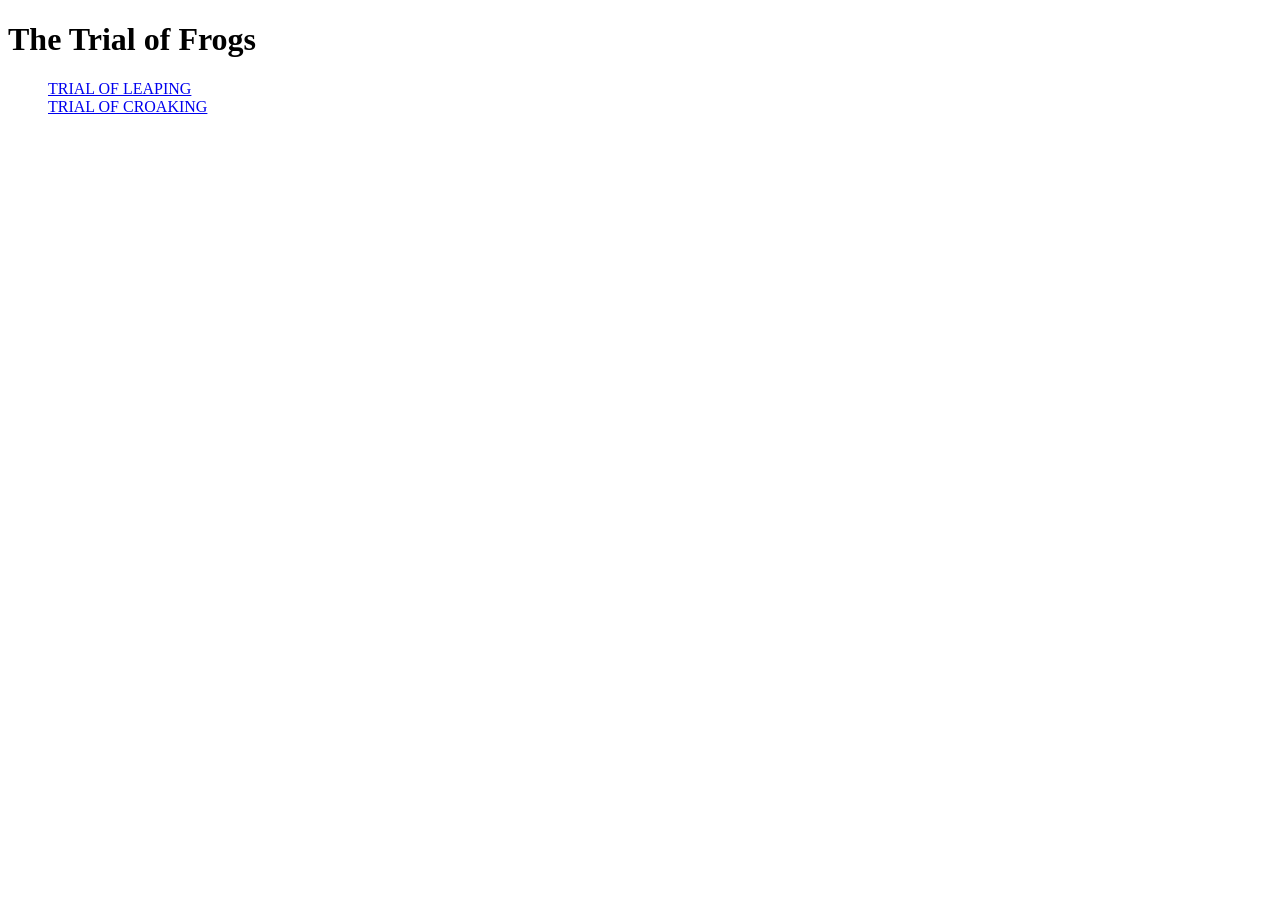
==== index.html @ 5eb6329a "Rename homepagefrog.html to index.html" ====
<!DOCTYPE html>
<html lang="en">
<head>
    <meta charset="UTF-8">
    <meta name="viewport" content="width=device-width, initial-scale=1.0">
    <title>Frog Game</title>
    <link href="homepagefrog.css" rel="stylesheet">
    <script src="homepagefrog.js"></script>
</head>
<body>
    <h1> The Trial of Frogs </h1>

    <ul id="myTrialList">
<a href="froghunt.html"><li>TRIAL OF LEAPING</li></a>
<a href="frogcroak.html"><li>TRIAL OF CROAKING</li></a>

</ul>
</body>
</html>
---- homepagefrog.css ----
#myTrialList{
    list-style-type: none;
}
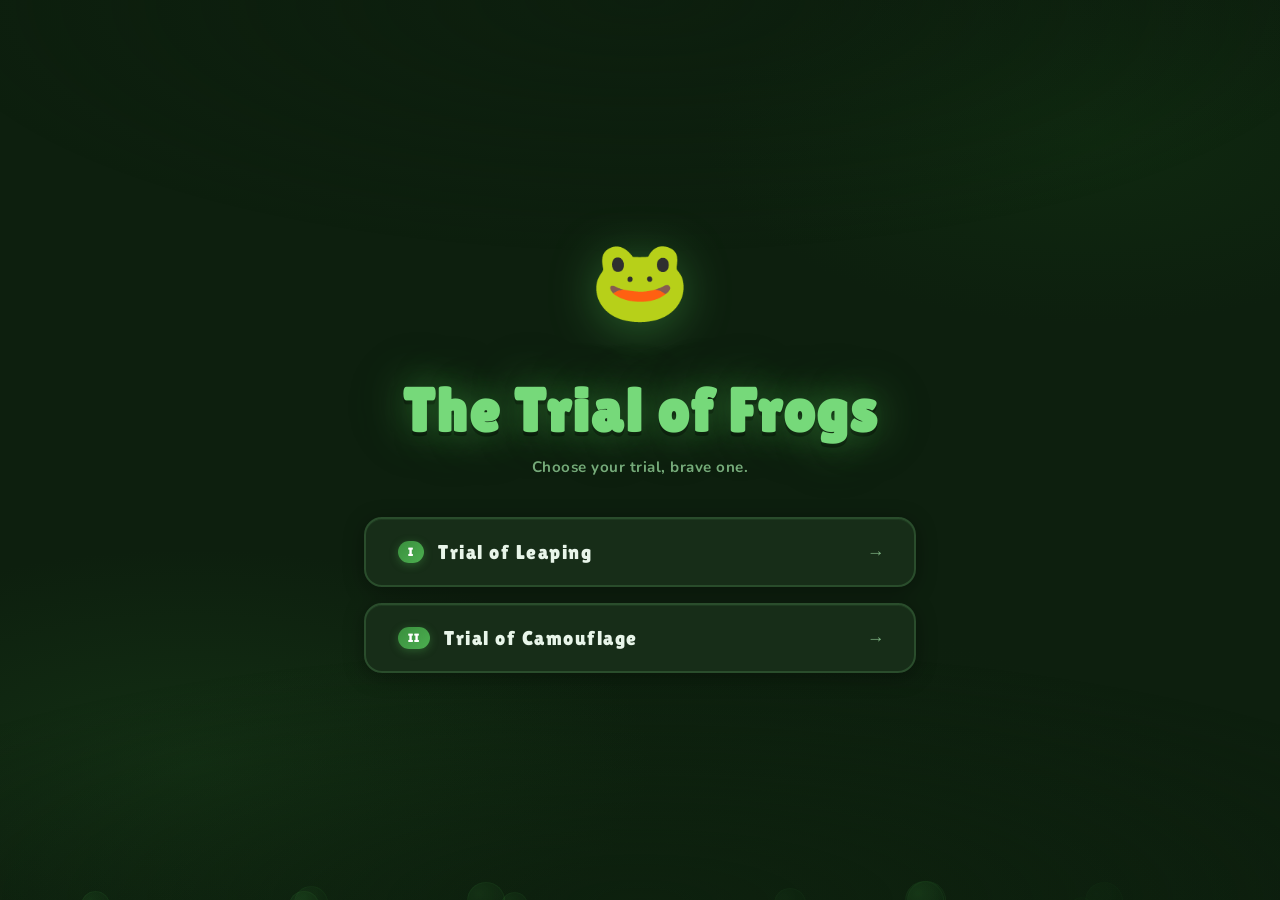
==== commit a6a16102: "fixing the structure" ====
--- a/index.html
+++ b/index.html
@@ -1,19 +1,35 @@
 <!DOCTYPE html>
 <html lang="en">
 <head>
-    <meta charset="UTF-8">
-    <meta name="viewport" content="width=device-width, initial-scale=1.0">
-    <title>Frog Game</title>
-    <link href="homepagefrog.css" rel="stylesheet">
-    <script src="homepagefrog.js"></script>
+  <meta charset="UTF-8">
+  <meta name="viewport" content="width=device-width, initial-scale=1.0">
+  <title>The Trial of Frogs</title>
+  <link rel="preconnect" href="https://fonts.googleapis.com">
+  <link href="https://fonts.googleapis.com/css2?family=Lilita+One&family=Nunito:wght@400;600;700;800&display=swap" rel="stylesheet">
+  <link href="homepagefrog.css" rel="stylesheet">
 </head>
 <body>
-    <h1> The Trial of Frogs </h1>
+
+  <!-- Ambient bubbles (same as other pages) -->
+  <div id="bubbles"></div>
+
+  <div class="page-wrapper">
+
+    <span class="title-frog">🐸</span>
+    <h1>The Trial of Frogs</h1>
+    <p class="subtitle">Choose your trial, brave one.</p>
 
     <ul id="myTrialList">
-<a href="froghunt.html"><li>TRIAL OF LEAPING</li></a>
-<a href="frogcroak.html"><li>TRIAL OF CROAKING</li></a>
+      <a href="froghunt.html">
+        <li><span class="trial-num">I</span> Trial of Leaping</li>
+      </a>
+      <a href="frogcroak.html">
+        <li><span class="trial-num">II</span> Trial of Camouflage</li>
+      </a>
+    </ul>
 
-</ul>
+  </div>
+
+  <script src="homepagefrog.js"></script>
 </body>
-</html>
+</html>
--- a/homepagefrog.css
+++ b/homepagefrog.css
@@ -1,3 +1,248 @@
-#myTrialList{
-    list-style-type: none;
+/* ═══════════════════════════════════════════════════
+   HOMEPAGE — The Trial of Frogs
+   Matches Frog Memory + Frog Hunt aesthetic
+   ═══════════════════════════════════════════════════ */
+
+@import url('https://fonts.googleapis.com/css2?family=Lilita+One&family=Nunito:wght@400;600;700;800&display=swap');
+
+/* ─── Variables ─── */
+:root {
+  --bg-deep:      #0d1f0e;
+  --bg-mid:       #122314;
+  --bg-card:      #172d18;
+  --bg-card2:     #1e3a20;
+  --border:       #2a4d2c;
+  --border-glow:  #4a8c4e;
+  --green-main:   #4caf50;
+  --green-light:  #76d97a;
+  --green-pale:   #a8e6ab;
+  --accent:       #f0c040;
+  --accent-2:     #ff7043;
+  --text-main:    #e8f5e9;
+  --text-muted:   #7aad7e;
+  --font-display: 'Lilita One', cursive;
+  --font-body:    'Nunito', sans-serif;
+}
+
+/* ─── Reset ─── */
+*, *::before, *::after {
+  box-sizing: border-box;
+  margin: 0;
+  padding: 0;
+}
+
+html, body {
+  height: 100%;
+}
+
+/* ─── Body ─── */
+body {
+  font-family: var(--font-body);
+  min-height: 100vh;
+  background-color: var(--bg-deep);
+  background-image:
+    radial-gradient(ellipse 60% 40% at 15% 85%, rgba(34, 85, 34, 0.3)  0%, transparent 60%),
+    radial-gradient(ellipse 50% 35% at 85% 15%, rgba(20, 60, 20, 0.35) 0%, transparent 60%),
+    radial-gradient(ellipse 80% 50% at 50% 100%, rgba(15, 40, 15, 0.55) 0%, transparent 65%);
+  color: var(--text-main);
+  display: flex;
+  flex-direction: column;
+  align-items: center;
+  justify-content: center;
+  overflow: hidden;
+  position: relative;
+}
+
+/* ─── Ambient depth overlay ─── */
+body::before {
+  content: '';
+  position: fixed;
+  inset: 0;
+  background:
+    radial-gradient(ellipse 80% 40% at 50% 0%,   rgba(13,31,14,0.5) 0%, transparent 70%),
+    radial-gradient(ellipse 100% 40% at 50% 100%, rgba(13,31,14,0.7) 0%, transparent 70%);
+  pointer-events: none;
+  z-index: 0;
+}
+
+/* ─── Floating bubbles ─── */
+.bubble {
+  position: fixed;
+  bottom: -20px;
+  border-radius: 50%;
+  background: radial-gradient(circle at 30% 30%, rgba(76,175,80,0.28), rgba(76,175,80,0.04));
+  border: 1px solid rgba(76,175,80,0.18);
+  animation: floatUp linear infinite;
+  pointer-events: none;
+  z-index: 0;
+}
+
+@keyframes floatUp {
+  to { transform: translateY(-110vh) scale(1.6); opacity: 0; }
+}
+
+/* ─── Main content wrapper ─── */
+.page-wrapper {
+  position: relative;
+  z-index: 1;
+  display: flex;
+  flex-direction: column;
+  align-items: center;
+  gap: 40px;
+  padding: 40px 24px;
+  width: 100%;
+  max-width: 600px;
+}
+
+/* ─── Title ─── */
+h1 {
+  font-family: var(--font-display);
+  font-size: clamp(2.4rem, 7vw, 3.8rem);
+  color: var(--green-light);
+  text-align: center;
+  text-shadow:
+    0 0 40px rgba(76,175,80,0.55),
+    0 0 80px rgba(76,175,80,0.2),
+    0 4px 0 rgba(0,0,0,0.6);
+  letter-spacing: 2px;
+  animation: titleEntry 0.7s cubic-bezier(0.34, 1.4, 0.64, 1) both;
+}
+
+/* Frog emoji that bobs above the title */
+.title-frog {
+  font-size: clamp(3rem, 9vw, 5rem);
+  display: block;
+  text-align: center;
+  animation: idleBob 2.2s ease-in-out infinite, titleEntry 0.5s ease both;
+  filter: drop-shadow(0 8px 24px rgba(76,175,80,0.45));
+}
+
+@keyframes idleBob {
+  0%, 100% { transform: translateY(0)    rotate(-3deg); }
+  50%       { transform: translateY(-12px) rotate(3deg); }
+}
+
+@keyframes titleEntry {
+  from { transform: translateY(30px) scale(0.85); opacity: 0; }
+  to   { transform: translateY(0)    scale(1);    opacity: 1; }
+}
+
+/* ─── Trial list ─── */
+#myTrialList {
+  list-style: none;
+  display: flex;
+  flex-direction: column;
+  gap: 16px;
+  width: 100%;
+  padding: 0;
+}
+
+/* ─── Each trial card ─── */
+#myTrialList a {
+  text-decoration: none;
+  display: block;
+  animation: cardEntry 0.5s cubic-bezier(0.34, 1.3, 0.64, 1) both;
+}
+
+#myTrialList a:nth-child(1) { animation-delay: 0.15s; }
+#myTrialList a:nth-child(2) { animation-delay: 0.28s; }
+#myTrialList a:nth-child(3) { animation-delay: 0.41s; }
+#myTrialList a:nth-child(4) { animation-delay: 0.54s; }
+
+@keyframes cardEntry {
+  from { transform: translateX(-40px); opacity: 0; }
+  to   { transform: translateX(0);     opacity: 1; }
+}
+
+#myTrialList li {
+  background: var(--bg-card);
+  border: 2px solid var(--border);
+  border-radius: 18px;
+  padding: 22px 32px;
+  font-family: var(--font-display);
+  font-size: clamp(1rem, 3.5vw, 1.25rem);
+  letter-spacing: 1.5px;
+  color: var(--text-main);
+  display: flex;
+  align-items: center;
+  gap: 14px;
+  position: relative;
+  overflow: hidden;
+  transition: transform 0.18s, border-color 0.18s, box-shadow 0.18s, background 0.18s;
+  box-shadow:
+    0 4px 20px rgba(0,0,0,0.35),
+    inset 0 1px 0 rgba(118,217,122,0.07);
+}
+
+/* Shimmer sweep on hover */
+#myTrialList li::before {
+  content: '';
+  position: absolute;
+  inset: 0;
+  background: linear-gradient(105deg, transparent 40%, rgba(76,175,80,0.08) 50%, transparent 60%);
+  transform: translateX(-100%);
+  transition: transform 0.45s ease;
+}
+
+/* Arrow indicator */
+#myTrialList li::after {
+  content: '→';
+  position: absolute;
+  right: 28px;
+  font-size: 1.1rem;
+  color: var(--text-muted);
+  transition: transform 0.2s, color 0.2s;
+}
+
+#myTrialList a:hover li {
+  transform: translateY(-4px) scale(1.01);
+  border-color: var(--border-glow);
+  background: var(--bg-card2);
+  box-shadow:
+    0 10px 36px rgba(76,175,80,0.22),
+    0 0 0 1px rgba(74,140,78,0.15),
+    inset 0 1px 0 rgba(118,217,122,0.1);
+}
+
+#myTrialList a:hover li::before {
+  transform: translateX(100%);
+}
+
+#myTrialList a:hover li::after {
+  transform: translateX(6px);
+  color: var(--accent);
+}
+
+#myTrialList a:active li {
+  transform: translateY(-1px) scale(0.99);
+}
+
+/* Trial number badge */
+.trial-num {
+  background: linear-gradient(135deg, #3a8f3e, var(--green-main));
+  color: #fff;
+  font-size: 0.75rem;
+  font-family: var(--font-display);
+  padding: 4px 10px;
+  border-radius: 99px;
+  letter-spacing: 1px;
+  flex-shrink: 0;
+  box-shadow: 0 2px 8px rgba(76,175,80,0.35);
+}
+
+/* ─── Subtitle under the title ─── */
+.subtitle {
+  font-family: var(--font-body);
+  font-size: 0.95rem;
+  font-weight: 700;
+  color: var(--text-muted);
+  text-align: center;
+  letter-spacing: 0.5px;
+  margin-top: -28px;
+}
+
+/* ─── Responsive ─── */
+@media (max-width: 480px) {
+  #myTrialList li { padding: 18px 20px; }
+  #myTrialList li::after { right: 16px; }
 }
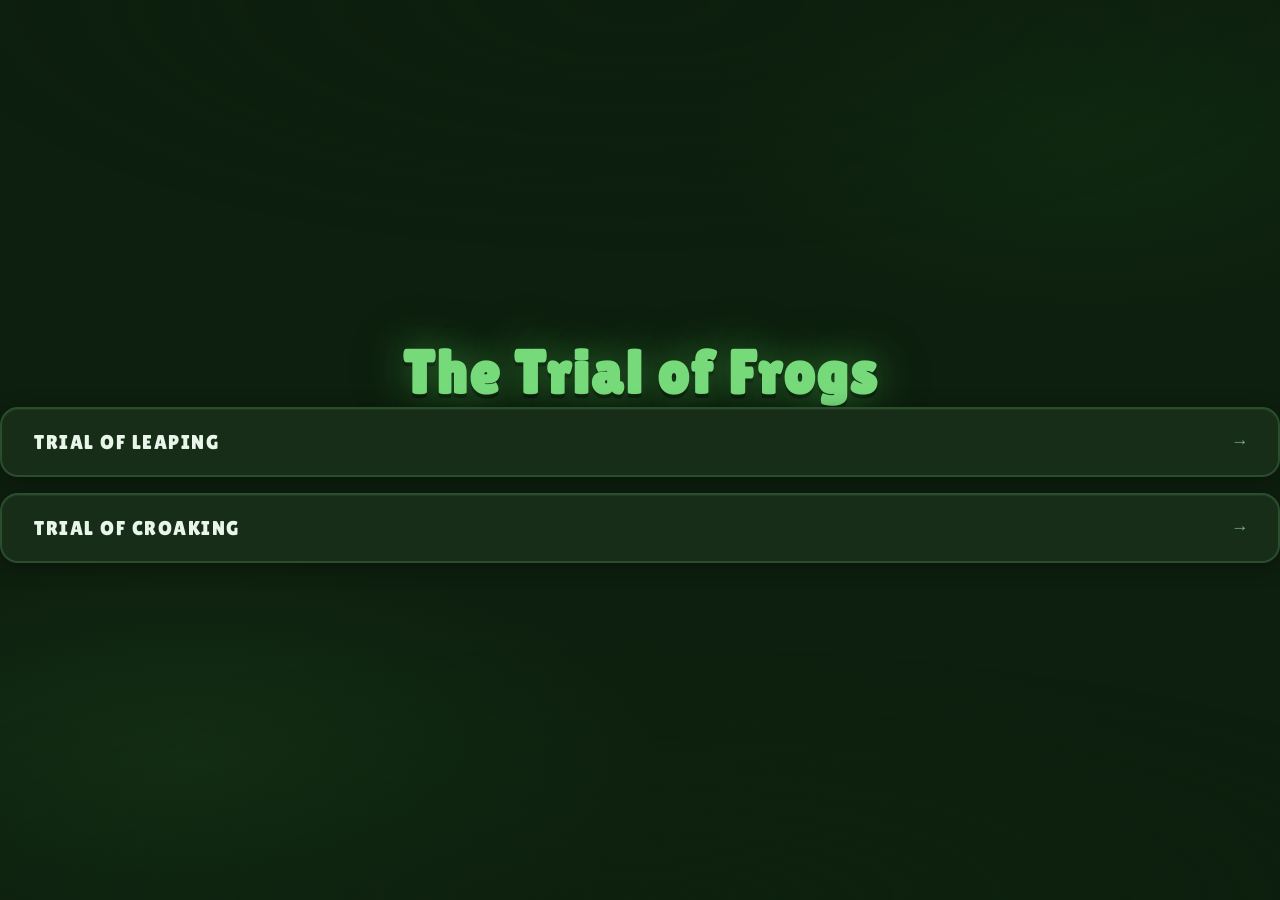
==== commit fc60856c: "Merge branch 'main' of https://github.com/Nathan-Jones12/frog-game" ====
--- a/index.html
+++ b/index.html
@@ -1,35 +1,19 @@
 <!DOCTYPE html>
 <html lang="en">
 <head>
-  <meta charset="UTF-8">
-  <meta name="viewport" content="width=device-width, initial-scale=1.0">
-  <title>The Trial of Frogs</title>
-  <link rel="preconnect" href="https://fonts.googleapis.com">
-  <link href="https://fonts.googleapis.com/css2?family=Lilita+One&family=Nunito:wght@400;600;700;800&display=swap" rel="stylesheet">
-  <link href="homepagefrog.css" rel="stylesheet">
+    <meta charset="UTF-8">
+    <meta name="viewport" content="width=device-width, initial-scale=1.0">
+    <title>Frog Game</title>
+    <link href="homepagefrog.css" rel="stylesheet">
+    <script src="homepagefrog.js"></script>
 </head>
 <body>
-
-  <!-- Ambient bubbles (same as other pages) -->
-  <div id="bubbles"></div>
-
-  <div class="page-wrapper">
-
-    <span class="title-frog">🐸</span>
-    <h1>The Trial of Frogs</h1>
-    <p class="subtitle">Choose your trial, brave one.</p>
+    <h1> The Trial of Frogs </h1>
 
     <ul id="myTrialList">
-      <a href="froghunt.html">
-        <li><span class="trial-num">I</span> Trial of Leaping</li>
-      </a>
-      <a href="frogcroak.html">
-        <li><span class="trial-num">II</span> Trial of Camouflage</li>
-      </a>
-    </ul>
+<a href="froghunt.html"><li>TRIAL OF LEAPING</li></a>
+<a href="frogcroak.html"><li>TRIAL OF CROAKING</li></a>
 
-  </div>
-
-  <script src="homepagefrog.js"></script>
+</ul>
 </body>
-</html>+</html>
